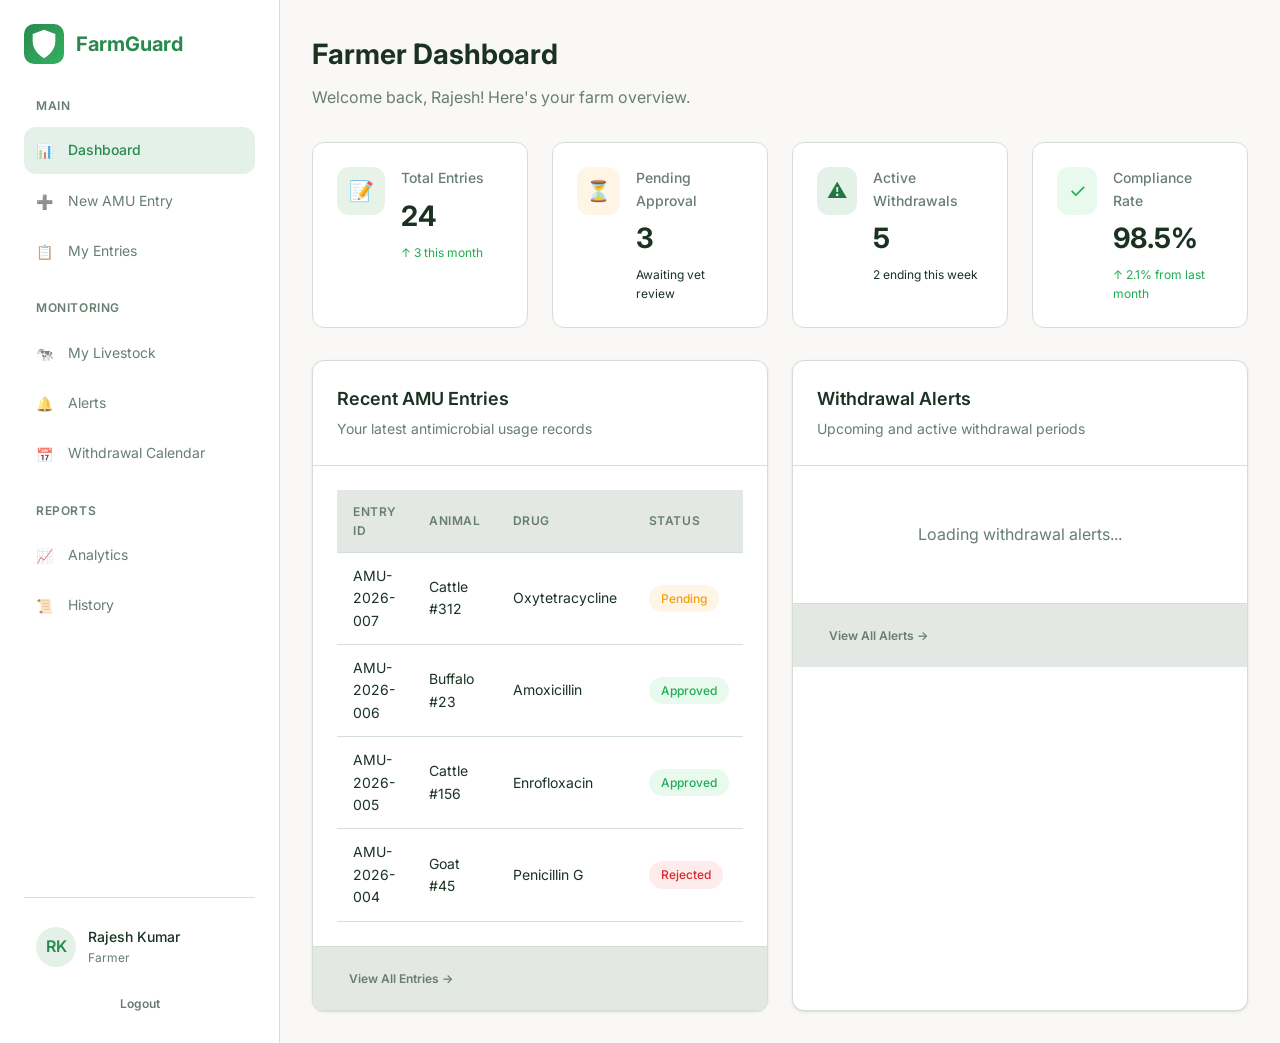
==== farmer-dashboard.html @ d51ae052 "Initial commit - Farm Guard project" ====
<!DOCTYPE html>
<html lang="en">
<head>
  <meta charset="UTF-8">
  <meta name="viewport" content="width=device-width, initial-scale=1.0">
  <title>Farmer Dashboard - FarmGuard</title>
  <link rel="stylesheet" href="styles.css">
</head>
<body>
  <div class="dashboard">
    <!-- Sidebar -->
    <aside class="sidebar">
      <div class="sidebar-header">
        <a href="index.html" class="logo">
          <!--<div class="logo-icon">🛡️</div>-->
          <div class="logo-icon">
            <svg width="34" height="34" viewBox="0 0 24 24" fill="white" xmlns="http://www.w3.org/2000/svg">
              <path d="M12 2L4 5V10C4 15 7.5 19.5 12 22C16.5 19.5 20 15 20 10V5L12 2Z"/>
            </svg>
          </div>
          <span>FarmGuard</span>
        </a>
      </div>
      
      <nav class="sidebar-nav">
        <div class="sidebar-section">
          <div class="sidebar-section-title">Main</div>
          <a href="farmer-dashboard.html" class="sidebar-link active">
            <span class="icon">📊</span> Dashboard
          </a>
          <a href="#" class="sidebar-link" onclick="openAMUModal(); return false;">
            <span class="icon">➕</span> New AMU Entry
          </a>
          <a href="#" class="sidebar-link">
            <span class="icon">📋</span> My Entries
          </a>
        </div>
        
        <div class="sidebar-section">
          <div class="sidebar-section-title">Monitoring</div>
          <a href="#" class="sidebar-link">
            <span class="icon">🐄</span> My Livestock
          </a>
          <a href="alerts.html" class="sidebar-link">
            <span class="icon">🔔</span> Alerts
          </a>
          <a href="#" class="sidebar-link">
            <span class="icon">📅</span> Withdrawal Calendar
          </a>
        </div>
        
        <div class="sidebar-section">
          <div class="sidebar-section-title">Reports</div>
          <a href="analytics.html" class="sidebar-link">
            <span class="icon">📈</span> Analytics
          </a>
          <a href="audit-log.html" class="sidebar-link">
            <span class="icon">📜</span> History
          </a>
        </div>
      </nav>
      
      <div class="sidebar-footer">
        <div class="user-info">
          <div class="user-avatar">RK</div>
          <div class="user-details">
            <div class="user-name">Rajesh Kumar</div>
            <div class="user-role">Farmer</div>
          </div>
        </div>
        <a href="/logout" class="btn btn-ghost btn-sm" style="width: 100%; margin-top: 0.5rem;">
          Logout
        </a>
      </div>
    </aside>

    <!-- Main Content -->
    <main class="main-content">
      <div class="page-header">
        <h1>Farmer Dashboard</h1>
        <p>Welcome back, Rajesh! Here's your farm overview.</p>
      </div>

      <!-- Stats -->
      <div class="stats-row">
        <div class="stat-card">
          <div class="stat-icon primary">📝</div>
          <div class="stat-info">
            <h3>Total Entries</h3>
            <div class="value">24</div>
            <div class="trend up">↑ 3 this month</div>
          </div>
        </div>
        <div class="stat-card">
          <div class="stat-icon warning">⏳</div>
          <div class="stat-info">
            <h3>Pending Approval</h3>
            <div class="value">3</div>
            <div class="trend">Awaiting vet review</div>
          </div>
        </div>
        <div class="stat-card">
          <div class="stat-icon accent">⚠️</div>
          <div class="stat-info">
            <h3>Active Withdrawals</h3>
            <div class="value">5</div>
            <div class="trend">2 ending this week</div>
          </div>
        </div>
        <div class="stat-card">
          <div class="stat-icon success">✓</div>
          <div class="stat-info">
            <h3>Compliance Rate</h3>
            <div class="value">98.5%</div>
            <div class="trend up">↑ 2.1% from last month</div>
          </div>
        </div>
      </div>

      <!-- Recent Entries & Alerts -->
      <div style="display: grid; grid-template-columns: 1fr 1fr; gap: 1.5rem;">
        <!-- Recent Entries -->
        <div class="card">
          <div class="card-header">
            <div>
              <h3 class="card-title">Recent AMU Entries</h3>
              <p class="card-description">Your latest antimicrobial usage records</p>
            </div>
          </div>
          <div class="card-content">
            <div class="table-container">
              <table>
                <thead>
                  <tr>
                    <th>Entry ID</th>
                    <th>Animal</th>
                    <th>Drug</th>
                    <th>Status</th>
                  </tr>
                </thead>
                <tbody>
                  <tr>
                    <td>AMU-2026-007</td>
                    <td>Cattle #312</td>
                    <td>Oxytetracycline</td>
                    <td><span class="badge badge-warning">Pending</span></td>
                  </tr>
                  <tr>
                    <td>AMU-2026-006</td>
                    <td>Buffalo #23</td>
                    <td>Amoxicillin</td>
                    <td><span class="badge badge-success">Approved</span></td>
                  </tr>
                  <tr>
                    <td>AMU-2026-005</td>
                    <td>Cattle #156</td>
                    <td>Enrofloxacin</td>
                    <td><span class="badge badge-success">Approved</span></td>
                  </tr>
                  <tr>
                    <td>AMU-2026-004</td>
                    <td>Goat #45</td>
                    <td>Penicillin G</td>
                    <td><span class="badge badge-danger">Rejected</span></td>
                  </tr>
                </tbody>
              </table>
            </div>
          </div>
          <div class="card-footer">
            <a href="#" class="btn btn-ghost btn-sm">View All Entries →</a>
          </div>
        </div>

        <!-- Withdrawal Alerts -->
        <div class="card">
          <div class="card-header">
            <div>
              <h3 class="card-title">Withdrawal Alerts</h3>
              <p class="card-description">Upcoming and active withdrawal periods</p>
            </div>
          </div>
          <div class="card-content" id="withdrawalAlertsContainer">
            <p style="text-align: center; padding: 2rem; color: var(--muted-foreground);">Loading withdrawal alerts...</p>
          </div>
          <div class="card-footer">
            <a href="alerts.html" class="btn btn-ghost btn-sm">View All Alerts →</a>
          </div>
        </div>
      </div>
    </main>
  </div>

  <!-- Add AMU Entry Modal -->
  <div id="amuModal" style="display: none; position: fixed; top: 0; left: 0; width: 100%; height: 100%; background: rgba(0,0,0,0.5); z-index: 1000; align-items: center; justify-content: center;">
    <div style="background: white; border-radius: 8px; padding: 2rem; max-width: 600px; width: 90%; max-height: 90vh; overflow-y: auto;">
      <div style="display: flex; justify-content: space-between; align-items: center; margin-bottom: 1.5rem;">
        <h2 style="margin: 0;">Add New AMU Entry</h2>
        <button onclick="closeAMUModal()" style="background: none; border: none; font-size: 1.5rem; cursor: pointer;">&times;</button>
      </div>
      
      <form id="amuForm">
        <div style="display: grid; gap: 1rem;">
          <div>
            <label style="display: block; margin-bottom: 0.5rem; font-weight: 600;">Animal *</label>
            <select id="animalSelect" required style="width: 100%; padding: 0.75rem; border: 1px solid #ddd; border-radius: 4px;">
              <option value="">Select an animal...</option>
            </select>
            <button type="button" onclick="showAddAnimalForm()" style="margin-top: 0.5rem; padding: 0.5rem 1rem; background: var(--muted); border: none; border-radius: 4px; cursor: pointer; font-size: 0.875rem;">+ Add New Animal</button>
          </div>
          
          <div id="addAnimalForm" style="display: none; padding: 1rem; background: #f5f5f5; border-radius: 4px; margin-bottom: 1rem;">
            <h3 style="margin-top: 0; margin-bottom: 1rem;">Add New Animal</h3>
            <div style="display: grid; gap: 0.75rem;">
              <div>
                <label style="display: block; margin-bottom: 0.25rem;">Tag Number *</label>
                <input type="text" id="newAnimalTag" placeholder="e.g., CATTLE-004" required style="width: 100%; padding: 0.5rem; border: 1px solid #ddd; border-radius: 4px;">
              </div>
              <div>
                <label style="display: block; margin-bottom: 0.25rem;">Species *</label>
                <select id="newAnimalSpecies" required style="width: 100%; padding: 0.5rem; border: 1px solid #ddd; border-radius: 4px;">
                  <option value="">Select species...</option>
                  <option value="cattle">Cattle</option>
                  <option value="buffalo">Buffalo</option>
                  <option value="goat">Goat</option>
                  <option value="poultry">Poultry</option>
                </select>
              </div>
              <div style="display: flex; gap: 0.5rem;">
                <button type="button" onclick="addAnimal()" class="btn btn-primary btn-sm">Add Animal</button>
                <button type="button" onclick="hideAddAnimalForm()" class="btn btn-outline btn-sm">Cancel</button>
              </div>
            </div>
          </div>
          
          <div>
            <label style="display: block; margin-bottom: 0.5rem; font-weight: 600;">Drug *</label>
            <select id="drugSelect" required style="width: 100%; padding: 0.75rem; border: 1px solid #ddd; border-radius: 4px;">
              <option value="">Select a drug...</option>
            </select>
            <small id="drugInfo" style="display: block; margin-top: 0.25rem; color: #666;"></small>
          </div>
          
          <div style="display: grid; grid-template-columns: 2fr 1fr; gap: 1rem;">
            <div>
              <label style="display: block; margin-bottom: 0.5rem; font-weight: 600;">Dosage *</label>
              <input type="number" id="dosage" step="0.01" required style="width: 100%; padding: 0.75rem; border: 1px solid #ddd; border-radius: 4px;">
            </div>
            <div>
              <label style="display: block; margin-bottom: 0.5rem; font-weight: 600;">Unit *</label>
              <input type="text" id="unit" readonly style="width: 100%; padding: 0.75rem; border: 1px solid #ddd; border-radius: 4px; background: #f5f5f5;">
            </div>
          </div>
          
          <div>
            <label style="display: block; margin-bottom: 0.5rem; font-weight: 600;">Treatment Date *</label>
            <input type="date" id="treatmentDate" required style="width: 100%; padding: 0.75rem; border: 1px solid #ddd; border-radius: 4px;">
          </div>
          
          <div id="withdrawalInfo" style="padding: 1rem; background: #e3f2fd; border-radius: 4px; display: none;">
            <strong>Withdrawal Period:</strong> <span id="withdrawalDays"></span> days<br>
            <strong>Withdrawal End Date:</strong> <span id="withdrawalEndDate"></span>
          </div>
        </div>
        
        <div style="display: flex; gap: 1rem; margin-top: 1.5rem;">
          <button type="submit" class="btn btn-primary" style="flex: 1;" id="submitAMUButton" onclick="handleSubmitAMUEntry(event); return false;">Submit Entry</button>
          <button type="button" onclick="closeAMUModal()" class="btn btn-outline">Cancel</button>
        </div>
      </form>
    </div>
  </div>
  <script>
  // Store the submit button reference
  let submitButton = null;

  // Fetch dashboard data on page load
  async function loadDashboardData() {
    try {
      const response = await fetch('/api/farmer/dashboard', {
        credentials: 'include'
      });
      
      if (response.status === 401) {
        window.location.href = '/login';
        return;
      }
      
      const data = await response.json();
      
      // Update user info
      if (data.user) {
        document.querySelector('.user-name').textContent = data.user.name;
        const userInitials = data.user.name.split(' ').map(n => n[0]).join('').toUpperCase();
        document.querySelector('.user-avatar').textContent = userInitials;
      }
      
      // Update page header
      if (data.user) {
        document.querySelector('.page-header p').textContent = `Welcome back, ${data.user.name.split(' ')[0]}! Here's your farm overview.`;
      }
      
      // Update stats
      if (data.stats) {
        document.querySelectorAll('.stat-card')[0].querySelector('.value').textContent = data.stats.total_entries || 0;
        document.querySelectorAll('.stat-card')[1].querySelector('.value').textContent = data.stats.pending || 0;
        document.querySelectorAll('.stat-card')[2].querySelector('.value').textContent = data.stats.active_withdrawals || 0;
        document.querySelectorAll('.stat-card')[3].querySelector('.value').textContent = (data.stats.compliance_rate || 0) + '%';
      }
      
      // Update entries table
      const tbody = document.querySelector('table tbody');
      if (data.entries && data.entries.length > 0) {
        tbody.innerHTML = '';
        
        data.entries.forEach(entry => {
          const row = document.createElement('tr');
          const statusClass = entry.status === 'approved' ? 'badge-success' : 
                             entry.status === 'pending' ? 'badge-warning' : 'badge-danger';
          const statusText = entry.status.charAt(0).toUpperCase() + entry.status.slice(1);
          
          row.innerHTML = `
            <td>${entry.entry_id}</td>
            <td>${entry.animal_tag}</td>
            <td>${entry.drug_name}</td>
            <td><span class="badge ${statusClass}">${statusText}</span></td>
          `;
          tbody.appendChild(row);
        });
      } else {
        tbody.innerHTML = '<tr><td colspan="4" style="text-align: center; padding: 2rem; color: var(--muted-foreground);">No entries found. Create your first AMU entry to get started.</td></tr>';
      }
    } catch (error) {
      console.error('Error loading dashboard:', error);
    }
  }
  
  // Load data when page loads
  document.addEventListener('DOMContentLoaded', function() {
    loadDashboardData();
    
    // Setup form submission AFTER DOM is loaded
    const amuForm = document.getElementById('amuForm');
    if (amuForm) {
      // Remove any existing listeners first
      const newForm = amuForm.cloneNode(true);
      amuForm.parentNode.replaceChild(newForm, amuForm);
      
      // Add fresh event listener
      document.getElementById('amuForm').addEventListener('submit', function(e) {
        e.preventDefault();
        e.stopPropagation();
        handleSubmitAMUEntry(e);
        return false;
      });
      console.log('Form submit event listener added!');
    }
    
    // Also add direct button click handler as backup
    const submitBtn = document.getElementById('submitAMUButton');
    if (submitBtn) {
      submitBtn.addEventListener('click', function(e) {
        e.preventDefault();
        const form = document.getElementById('amuForm');
        if (form) {
          const event = new Event('submit', { bubbles: true, cancelable: true });
          form.dispatchEvent(event);
        }
      });
    }
  });
  
  // AMU Entry Modal Functions
  function openAMUModal() {
    console.log('Opening AMU modal');
    document.getElementById('amuModal').style.display = 'flex';
    loadAnimals();
    loadDrugs();
    // Set today's date as default
    const today = new Date().toISOString().split('T')[0];
    document.getElementById('treatmentDate').value = today;
    updateWithdrawalInfo();
  }
  
  function closeAMUModal() {
    document.getElementById('amuModal').style.display = 'none';
    document.getElementById('amuForm').reset();
    document.getElementById('addAnimalForm').style.display = 'none';
    document.getElementById('withdrawalInfo').style.display = 'none';
    // Reset submit button if it exists
    if (submitButton) {
      submitButton.disabled = false;
      submitButton.textContent = 'Submit Entry';
    }
  }
  
  async function loadAnimals() {
    try {
      const response = await fetch('/api/animals', {
        credentials: 'include'
      });
      
      if (response.status === 401) {
        window.location.href = '/login';
        return;
      }
      
      const animals = await response.json();
      
      const select = document.getElementById('animalSelect');
      select.innerHTML = '<option value="">Select an animal...</option>';
      
      animals.forEach(animal => {
        const option = document.createElement('option');
        option.value = animal.id;
        option.textContent = `${animal.tag_number} (${animal.species})`;
        select.appendChild(option);
      });
    } catch (error) {
      console.error('Error loading animals:', error);
      alert('Failed to load animals. Please refresh the page.');
    }
  }
  
  async function loadDrugs() {
    try {
      const response = await fetch('/api/drugs', {
        credentials: 'include'
      });
      
      if (response.status === 401) {
        window.location.href = '/login';
        return;
      }
      
      const drugs = await response.json();
      
      const select = document.getElementById('drugSelect');
      select.innerHTML = '<option value="">Select a drug...</option>';
      
      drugs.forEach(drug => {
        const option = document.createElement('option');
        option.value = drug.id;
        option.textContent = `${drug.name} (${drug.withdrawal_period_days} days withdrawal)`;
        option.dataset.withdrawalDays = drug.withdrawal_period_days;
        option.dataset.unit = drug.unit;
        option.dataset.maxDosage = drug.max_dosage;
        select.appendChild(option);
      });
      
      // Update unit and withdrawal info when drug is selected
      select.addEventListener('change', function() {
        const selectedOption = this.options[this.selectedIndex];
        if (selectedOption.value) {
          document.getElementById('unit').value = selectedOption.dataset.unit || '';
          const withdrawalDays = selectedOption.dataset.withdrawalDays;
          const maxDosage = selectedOption.dataset.maxDosage;
          
          document.getElementById('drugInfo').textContent = 
            maxDosage ? `Max dosage: ${maxDosage} ${selectedOption.dataset.unit}` : '';
          
          updateWithdrawalInfo();
        }
      });
    } catch (error) {
      console.error('Error loading drugs:', error);
      alert('Failed to load drugs. Please refresh the page.');
    }
  }
  
  function updateWithdrawalInfo() {
    const treatmentDate = document.getElementById('treatmentDate').value;
    const drugSelect = document.getElementById('drugSelect');
    const selectedDrug = drugSelect.options[drugSelect.selectedIndex];
    
    if (treatmentDate && selectedDrug.value) {
      const withdrawalDays = parseInt(selectedDrug.dataset.withdrawalDays);
      const treatment = new Date(treatmentDate);
      const withdrawalEnd = new Date(treatment);
      withdrawalEnd.setDate(withdrawalEnd.getDate() + withdrawalDays);
      
      document.getElementById('withdrawalDays').textContent = withdrawalDays;
      document.getElementById('withdrawalEndDate').textContent = withdrawalEnd.toLocaleDateString();
      document.getElementById('withdrawalInfo').style.display = 'block';
    } else {
      document.getElementById('withdrawalInfo').style.display = 'none';
    }
  }
  
  // Add event listeners for date changes
  document.addEventListener('DOMContentLoaded', function() {
    const treatmentDateInput = document.getElementById('treatmentDate');
    if (treatmentDateInput) {
      treatmentDateInput.addEventListener('change', updateWithdrawalInfo);
    }
  });
  
  async function addAnimal() {
    const tagNumber = document.getElementById('newAnimalTag').value;
    const species = document.getElementById('newAnimalSpecies').value;
    
    if (!tagNumber || !species) {
      alert('Please fill in all fields');
      return;
    }
    
    try {
      const response = await fetch('/api/animals', {
        method: 'POST',
        headers: {
          'Content-Type': 'application/json',
        },
        credentials: 'include',
        body: JSON.stringify({
          tag_number: tagNumber,
          species: species
        })
      });
      
      const result = await response.json();
      
      if (response.ok && result.success) {
        alert('Animal added successfully!');
        hideAddAnimalForm();
        loadAnimals();
        // Select the newly added animal
        document.getElementById('animalSelect').value = result.animal.id;
      } else {
        alert('Error: ' + (result.error || 'Failed to add animal'));
      }
    } catch (error) {
      console.error('Error adding animal:', error);
      alert('Failed to add animal. Please try again.');
    }
  }
  
  function showAddAnimalForm() {
    document.getElementById('addAnimalForm').style.display = 'block';
  }
  
  function hideAddAnimalForm() {
    document.getElementById('addAnimalForm').style.display = 'none';
    document.getElementById('newAnimalTag').value = '';
    document.getElementById('newAnimalSpecies').value = '';
  }
  
  // MAIN SUBMIT FUNCTION - FIXED AND WORKING
  async function handleSubmitAMUEntry(event) {
    // Prevent default form submission
    if (event) {
      event.preventDefault();
      event.stopPropagation();
      event.stopImmediatePropagation();
    }
    
    console.log('=== SUBMIT BUTTON CLICKED ===');
    
    // Get form values
    const animalId = document.getElementById('animalSelect')?.value;
    const drugId = document.getElementById('drugSelect')?.value;
    const dosage = document.getElementById('dosage')?.value;
    const unit = document.getElementById('unit')?.value;
    const treatmentDate = document.getElementById('treatmentDate')?.value;
    
    console.log('Form values:', { animalId, drugId, dosage, unit, treatmentDate });
    
    // Basic validation
    if (!animalId || !drugId || !dosage || !unit || !treatmentDate) {
      alert('Please fill in all required fields');
      return false;
    }
    
    if (parseFloat(dosage) <= 0 || isNaN(parseFloat(dosage))) {
      alert('Please enter a valid dosage greater than 0');
      return false;
    }
    
    // Get submit button
    let submitButton = document.getElementById('submitAMUButton');
    if (!submitButton) {
      submitButton = document.querySelector('#amuForm button[type="submit"]');
    }
    
    // Disable button to prevent double click
    if (submitButton) {
      submitButton.disabled = true;
      submitButton.textContent = 'Submitting...';
    }
    
    try {
      console.log('Sending POST request to /api/amu-entries');
      
      // Send data to server
      const response = await fetch('/api/amu-entries', {
        method: 'POST',
        headers: {
          'Content-Type': 'application/json',
        },
        credentials: 'include',
        body: JSON.stringify({
          animal_id: parseInt(animalId),
          drug_id: parseInt(drugId),
          dosage: parseFloat(dosage),
          unit: unit,
          treatment_date: treatmentDate
        })
      });
      
      console.log('Response status:', response.status);
      
      if (response.status === 401) {
        alert('Session expired. Please login again.');
        window.location.href = '/login';
        return false;
      }
      
      const result = await response.json();
      console.log('Server response:', result);
      
      if (response.ok && result.success) {
        alert(`Success! AMU Entry ${result.entry_id} has been created and is pending vet review.`);
        closeAMUModal();
        // Refresh the dashboard after a short delay
        setTimeout(() => {
          loadDashboardData();
        }, 500);
      } else {
        alert('Error: ' + (result.error || result.message || 'Failed to create entry'));
        if (submitButton) {
          submitButton.disabled = false;
          submitButton.textContent = 'Submit Entry';
        }
      }
      
    } catch (error) {
      console.error('Network error:', error);
      alert('Network error: ' + error.message + '. Please check your connection and try again.');
      if (submitButton) {
        submitButton.disabled = false;
        submitButton.textContent = 'Submit Entry';
      }
    }
    
    return false;
  }
  
  // Add a direct test function that you can call from browser console
  window.testSubmit = function() {
    console.log('Testing submit function...');
    const testEvent = {
      preventDefault: () => console.log('preventDefault called'),
      submitter: document.querySelector('#amuForm button[type="submit"]')
    };
    handleSubmitAMUEntry(testEvent);
  };
  
  // Log when script loads
  console.log('Farmer dashboard JavaScript loaded successfully!');
</script>
  <!--<script>
    // Fetch dashboard data on page load
    async function loadDashboardData() {
      try {
        const response = await fetch('/api/farmer/dashboard', {
          credentials: 'include'
        });
        
        if (response.status === 401) {
          window.location.href = '/login';
          return;
        }
        
        const data = await response.json();
        
        // Update user info
        if (data.user) {
          document.querySelector('.user-name').textContent = data.user.name;
          const userInitials = data.user.name.split(' ').map(n => n[0]).join('').toUpperCase();
          document.querySelector('.user-avatar').textContent = userInitials;
        }
        
        // Update page header
        if (data.user) {
          document.querySelector('.page-header p').textContent = `Welcome back, ${data.user.name.split(' ')[0]}! Here's your farm overview.`;
        }
        
        // Update stats
        if (data.stats) {
          document.querySelectorAll('.stat-card')[0].querySelector('.value').textContent = data.stats.total_entries || 0;
          document.querySelectorAll('.stat-card')[1].querySelector('.value').textContent = data.stats.pending || 0;
          document.querySelectorAll('.stat-card')[2].querySelector('.value').textContent = data.stats.active_withdrawals || 0;
          document.querySelectorAll('.stat-card')[3].querySelector('.value').textContent = (data.stats.compliance_rate || 0) + '%';
        }
        
        // Update entries table
        const tbody = document.querySelector('table tbody');
        if (data.entries && data.entries.length > 0) {
          tbody.innerHTML = '';
          
          data.entries.forEach(entry => {
            const row = document.createElement('tr');
            const statusClass = entry.status === 'approved' ? 'badge-success' : 
                               entry.status === 'pending' ? 'badge-warning' : 'badge-danger';
            const statusText = entry.status.charAt(0).toUpperCase() + entry.status.slice(1);
            
            row.innerHTML = `
              <td>${entry.entry_id}</td>
              <td>${entry.animal_tag}</td>
              <td>${entry.drug_name}</td>
              <td><span class="badge ${statusClass}">${statusText}</span></td>
            `;
            tbody.appendChild(row);
          });
        } else {
          tbody.innerHTML = '<tr><td colspan="4" style="text-align: center; padding: 2rem; color: var(--muted-foreground);">No entries found. Create your first AMU entry to get started.</td></tr>';
        }
        
        // Update withdrawal alerts with real data
        updateWithdrawalAlerts(data.entries || []);
      } catch (error) {
        console.error('Error loading dashboard:', error);
      }
    }
    
    // Function to update withdrawal alerts with real data from AMU entries
    function updateWithdrawalAlerts(entries) {
      const alertsContainer = document.getElementById('withdrawalAlertsContainer');
      if (!alertsContainer) return;
      
      // Get all approved entries with active withdrawal periods
      const activeEntries = entries.filter(e => {
        if (e.status !== 'approved' || !e.withdrawal_end_date) return false;
        const endDate = new Date(e.withdrawal_end_date);
        const today = new Date();
        today.setHours(0, 0, 0, 0);
        return endDate >= today;
      });
      
      // Sort by withdrawal end date (soonest first)
      activeEntries.sort((a, b) => {
        return new Date(a.withdrawal_end_date) - new Date(b.withdrawal_end_date);
      });
      
      if (activeEntries.length > 0) {
        alertsContainer.innerHTML = '';
        // Show up to 5 most urgent alerts
        activeEntries.slice(0, 5).forEach(entry => {
          const endDate = new Date(entry.withdrawal_end_date);
          const today = new Date();
          today.setHours(0, 0, 0, 0);
          const daysRemaining = Math.ceil((endDate - today) / (1000 * 60 * 60 * 24));
          
          let priority = 'info';
          let icon = 'ℹ️';
          let titleSuffix = 'Active Withdrawal';
          
          if (daysRemaining <= 0) {
            priority = 'urgent';
            icon = '🚨';
            titleSuffix = 'Withdrawal Ended - Action Required!';
          } else if (daysRemaining <= 2) {
            priority = 'urgent';
            icon = '⚠️';
            titleSuffix = 'Withdrawal Ending Soon!';
          } else if (daysRemaining <= 5) {
            priority = 'warning';
            icon = '🕐';
            titleSuffix = 'Active Withdrawal';
          }
          
          const alertDiv = document.createElement('div');
          alertDiv.className = 'alert-item';
          alertDiv.innerHTML = `
            <div class="alert-icon ${priority}">${icon}</div>
            <div class="alert-content">
              <h4>${entry.animal_tag} - ${titleSuffix}</h4>
              <p>${entry.drug_name} treatment - ${daysRemaining <= 0 ? 'Ended' : daysRemaining + ' day' + (daysRemaining !== 1 ? 's' : '') + ' remaining'}</p>
              <div class="alert-meta">
                <span>📅 Ends: ${endDate.toLocaleDateString()}</span>
                ${entry.entry_id ? `<span>•</span><span>Entry: ${entry.entry_id}</span>` : ''}
              </div>
            </div>
          `;
          alertsContainer.appendChild(alertDiv);
        });
      } else {
        alertsContainer.innerHTML = '<p style="text-align: center; padding: 2rem; color: var(--muted-foreground);">No active withdrawal periods. All clear! ✅</p>';
      }
    }
    
    // Load data when page loads
    loadDashboardData();
    
    // AMU Entry Modal Functions
    function openAMUModal() {
      document.getElementById('amuModal').style.display = 'flex';
      loadAnimals();
      loadDrugs();
      // Set today's date as default
      document.getElementById('treatmentDate').valueAsDate = new Date();
    }
    
    function closeAMUModal() {
      document.getElementById('amuModal').style.display = 'none';
      document.getElementById('amuForm').reset();
      document.getElementById('addAnimalForm').style.display = 'none';
      document.getElementById('withdrawalInfo').style.display = 'none';
    }
    
    async function loadAnimals() {
      try {
        const response = await fetch('/api/animals', {
          credentials: 'include'
        });
        const animals = await response.json();
        
        const select = document.getElementById('animalSelect');
        select.innerHTML = '<option value="">Select an animal...</option>';
        
        animals.forEach(animal => {
          const option = document.createElement('option');
          option.value = animal.id;
          option.textContent = `${animal.tag_number} (${animal.species})`;
          select.appendChild(option);
        });
      } catch (error) {
        console.error('Error loading animals:', error);
        alert('Failed to load animals. Please refresh the page.');
      }
    }
    
    async function loadDrugs() {
      try {
        const response = await fetch('/api/drugs', {
          credentials: 'include'
        });
        const drugs = await response.json();
        
        const select = document.getElementById('drugSelect');
        select.innerHTML = '<option value="">Select a drug...</option>';
        
        drugs.forEach(drug => {
          const option = document.createElement('option');
          option.value = drug.id;
          option.textContent = `${drug.name} (${drug.withdrawal_period_days} days withdrawal)`;
          option.dataset.withdrawalDays = drug.withdrawal_period_days;
          option.dataset.unit = drug.unit;
          option.dataset.maxDosage = drug.max_dosage;
          select.appendChild(option);
        });
        
        // Update unit and withdrawal info when drug is selected
        select.addEventListener('change', function() {
          const selectedOption = this.options[this.selectedIndex];
          if (selectedOption.value) {
            document.getElementById('unit').value = selectedOption.dataset.unit || '';
            const withdrawalDays = selectedOption.dataset.withdrawalDays;
            const maxDosage = selectedOption.dataset.maxDosage;
            
            document.getElementById('drugInfo').textContent = 
              maxDosage ? `Max dosage: ${maxDosage} ${selectedOption.dataset.unit}` : '';
            
            updateWithdrawalInfo();
          }
        });
      } catch (error) {
        console.error('Error loading drugs:', error);
        alert('Failed to load drugs. Please refresh the page.');
      }
    }
    
    function updateWithdrawalInfo() {
      const treatmentDate = document.getElementById('treatmentDate').value;
      const drugSelect = document.getElementById('drugSelect');
      const selectedDrug = drugSelect.options[drugSelect.selectedIndex];
      
      if (treatmentDate && selectedDrug.value) {
        const withdrawalDays = parseInt(selectedDrug.dataset.withdrawalDays);
        const treatment = new Date(treatmentDate);
        const withdrawalEnd = new Date(treatment);
        withdrawalEnd.setDate(withdrawalEnd.getDate() + withdrawalDays);
        
        document.getElementById('withdrawalDays').textContent = withdrawalDays;
        document.getElementById('withdrawalEndDate').textContent = withdrawalEnd.toLocaleDateString();
        document.getElementById('withdrawalInfo').style.display = 'block';
      }
    }
    
    document.getElementById('treatmentDate').addEventListener('change', updateWithdrawalInfo);
    
    async function addAnimal() {
      const tagNumber = document.getElementById('newAnimalTag').value;
      const species = document.getElementById('newAnimalSpecies').value;
      
      if (!tagNumber || !species) {
        alert('Please fill in all fields');
        return;
      }
      
      try {
        const response = await fetch('/api/animals', {
          method: 'POST',
          headers: {
            'Content-Type': 'application/json',
          },
          credentials: 'include',
          body: JSON.stringify({
            tag_number: tagNumber,
            species: species
          })
        });
        
        const result = await response.json();
        
        if (result.success) {
          alert('Animal added successfully!');
          hideAddAnimalForm();
          loadAnimals();
          // Select the newly added animal
          document.getElementById('animalSelect').value = result.animal.id;
        } else {
          alert('Error: ' + (result.error || 'Failed to add animal'));
        }
      } catch (error) {
        console.error('Error adding animal:', error);
        alert('Failed to add animal. Please try again.');
      }
    }
    
    function showAddAnimalForm() {
      document.getElementById('addAnimalForm').style.display = 'block';
    }
    
    function hideAddAnimalForm() {
      document.getElementById('addAnimalForm').style.display = 'none';
      document.getElementById('newAnimalTag').value = '';
      document.getElementById('newAnimalSpecies').value = '';
    }
    
    async function submitAMUEntry(event) {
      event.preventDefault();
      
      const animalId = document.getElementById('animalSelect').value;
      const drugId = document.getElementById('drugSelect').value;
      const dosage = parseFloat(document.getElementById('dosage').value);
      const unit = document.getElementById('unit').value;
      const treatmentDate = document.getElementById('treatmentDate').value;
      
      if (!animalId || !drugId || !dosage || !unit || !treatmentDate) {
        alert('Please fill in all required fields');
        return;
      }
      
      // Get the submit button
      const submitBtn = event.submitter || event.target.querySelector('button[type="submit"]');
      
      // Disable submit button to prevent double submission
      submitBtn.disabled = true;
      submitBtn.textContent = 'Submitting...';
      
      try {
        const response = await fetch('/api/amu-entries', {
          method: 'POST',
          headers: {
            'Content-Type': 'application/json',
          },
          credentials: 'include',
          body: JSON.stringify({
            animal_id: parseInt(animalId),
            drug_id: parseInt(drugId),
            dosage: dosage,
            unit: unit,
            treatment_date: treatmentDate
          })
        });
        
        const result = await response.json();
        
        if (response.ok && result.success) {
          alert(`AMU Entry ${result.entry_id} created successfully!`);
          closeAMUModal();
          loadDashboardData(); // Refresh dashboard
          
          // Refresh analytics and authority dashboard data if they're open
          if (typeof window.updateAnalytics === 'function') {
            window.updateAnalytics();
          }
          if (typeof window.updateAuthorityDashboard === 'function') {
            window.updateAuthorityDashboard();
          }
        } else {
          alert('Error: ' + (result.error || result.message || 'Failed to create entry'));
          submitBtn.disabled = false;
          submitBtn.textContent = 'Submit Entry';
        }
      } catch (error) {
        console.error('Error submitting AMU entry:', error);
        alert('Failed to submit entry: ' + error.message + '. Please check your connection and try again.');
        submitBtn.disabled = false;
        submitBtn.textContent = 'Submit Entry';
      }
    }

    // Add event listener for form submission
    document.addEventListener('DOMContentLoaded', function() {
      const amuForm = document.getElementById('amuForm');
      if (amuForm) {
        amuForm.addEventListener('submit', submitAMUEntry);
      }
    });
  </script>-->
</body>
</html>
---- styles.css ----
/* Digital Farm Management Portal - Complete Styles */
@import url('https://fonts.googleapis.com/css2?family=Inter:wght@300;400;500;600;700;800&display=swap');

* {
  margin: 0;
  padding: 0;
  box-sizing: border-box;
}

:root {
  /* Colors */
  --primary: hsl(142, 55%, 35%);
  --primary-light: hsl(142, 55%, 45%);
  --primary-dark: hsl(142, 55%, 25%);
  --primary-foreground: hsl(0, 0%, 100%);
  
  --secondary: hsl(45, 93%, 47%);
  --secondary-light: hsl(45, 93%, 57%);
  --secondary-foreground: hsl(0, 0%, 10%);
  
  --background: hsl(40, 23%, 97%);
  --foreground: hsl(142, 30%, 15%);
  
  --card: hsl(0, 0%, 100%);
  --card-foreground: hsl(142, 30%, 15%);
  
  --muted: hsl(142, 10%, 90%);
  --muted-foreground: hsl(142, 10%, 45%);
  
  --accent: hsl(142, 30%, 92%);
  --accent-foreground: hsl(142, 55%, 30%);
  
  --destructive: hsl(0, 72%, 51%);
  --success: hsl(142, 70%, 40%);
  --warning: hsl(38, 92%, 50%);
  
  --border: hsl(142, 15%, 85%);
  --input: hsl(142, 15%, 85%);
  --ring: hsl(142, 55%, 35%);
  
  --radius: 0.75rem;
  --shadow-sm: 0 1px 2px 0 rgb(0 0 0 / 0.05);
  --shadow: 0 1px 3px 0 rgb(0 0 0 / 0.1), 0 1px 2px -1px rgb(0 0 0 / 0.1);
  --shadow-md: 0 4px 6px -1px rgb(0 0 0 / 0.1), 0 2px 4px -2px rgb(0 0 0 / 0.1);
  --shadow-lg: 0 10px 15px -3px rgb(0 0 0 / 0.1), 0 4px 6px -4px rgb(0 0 0 / 0.1);
}

body {
  font-family: 'Inter', -apple-system, BlinkMacSystemFont, 'Segoe UI', sans-serif;
  background-color: var(--background);
  color: var(--foreground);
  line-height: 1.6;
  min-height: 100vh;
}

a {
  color: inherit;
  text-decoration: none;
}

/* Header */
.header {
  background: rgba(255, 255, 255, 0.95);
  backdrop-filter: blur(12px);
  border-bottom: 1px solid var(--border);
  position: sticky;
  top: 0;
  z-index: 100;
  padding: 0 1.5rem;
}

.header-container {
  max-width: 1280px;
  margin: 0 auto;
  display: flex;
  align-items: center;
  justify-content: space-between;
  height: 70px;
}

.logo {
  display: flex;
  align-items: center;
  gap: 0.75rem;
  font-weight: 700;
  font-size: 1.25rem;
  color: var(--primary);
}

.logo-icon {
  width: 40px;
  height: 40px;
  background: linear-gradient(135deg, var(--primary), var(--primary-light));
  border-radius: 10px;
  display: flex;
  align-items: center;
  justify-content: center;
  color: white;
  font-size: 1.25rem;
}

.nav {
  display: flex;
  align-items: center;
  gap: 2rem;
}

.nav-links {
  display: flex;
  gap: 0.5rem;
}

.nav-link {
  padding: 0.5rem 1rem;
  border-radius: var(--radius);
  font-weight: 500;
  font-size: 0.875rem;
  color: var(--muted-foreground);
  transition: all 0.2s;
}

.nav-link:hover {
  color: var(--foreground);
  background: var(--accent);
}

.nav-link.active {
  color: var(--primary);
  background: var(--accent);
}

/* Buttons */
.btn {
  display: inline-flex;
  align-items: center;
  justify-content: center;
  gap: 0.5rem;
  padding: 0.625rem 1.25rem;
  font-size: 0.875rem;
  font-weight: 600;
  border-radius: var(--radius);
  border: none;
  cursor: pointer;
  transition: all 0.2s;
}

.btn-primary {
  background: linear-gradient(135deg, var(--primary), var(--primary-light));
  color: var(--primary-foreground);
  box-shadow: 0 4px 14px 0 rgba(34, 139, 34, 0.25);
}

.btn-primary:hover {
  transform: translateY(-1px);
  box-shadow: 0 6px 20px 0 rgba(34, 139, 34, 0.35);
}

.btn-secondary {
  background: var(--secondary);
  color: var(--secondary-foreground);
}

.btn-secondary:hover {
  background: var(--secondary-light);
}

.btn-outline {
  background: transparent;
  border: 1px solid var(--border);
  color: var(--foreground);
}

.btn-outline:hover {
  background: var(--accent);
  border-color: var(--primary);
}

.btn-ghost {
  background: transparent;
  color: var(--muted-foreground);
}

.btn-ghost:hover {
  background: var(--accent);
  color: var(--foreground);
}

.btn-sm {
  padding: 0.375rem 0.75rem;
  font-size: 0.75rem;
}

.btn-lg {
  padding: 0.875rem 2rem;
  font-size: 1rem;
}

/* Hero Section */
.hero {
  padding: 5rem 1.5rem;
  background: linear-gradient(135deg, var(--accent) 0%, var(--background) 50%, hsl(45, 50%, 95%) 100%);
  position: relative;
  overflow: hidden;
}

.hero::before {
  content: '';
  position: absolute;
  top: -50%;
  right: -20%;
  width: 60%;
  height: 200%;
  background: radial-gradient(circle, rgba(34, 139, 34, 0.08) 0%, transparent 60%);
  pointer-events: none;
}

.hero-container {
  max-width: 1280px;
  margin: 0 auto;
  display: grid;
  grid-template-columns: 1fr 1fr;
  gap: 4rem;
  align-items: center;
}

.hero-badge {
  display: inline-flex;
  align-items: center;
  gap: 0.5rem;
  background: var(--card);
  border: 1px solid var(--border);
  padding: 0.375rem 1rem;
  border-radius: 9999px;
  font-size: 0.75rem;
  font-weight: 500;
  color: var(--primary);
  margin-bottom: 1.5rem;
}

.hero-badge .dot {
  width: 6px;
  height: 6px;
  background: var(--success);
  border-radius: 50%;
  animation: pulse 2s infinite;
}

@keyframes pulse {
  0%, 100% { opacity: 1; }
  50% { opacity: 0.5; }
}

.hero h1 {
  font-size: 3.5rem;
  font-weight: 800;
  line-height: 1.1;
  margin-bottom: 1.5rem;
  background: linear-gradient(135deg, var(--foreground) 0%, var(--primary) 100%);
  -webkit-background-clip: text;
  -webkit-text-fill-color: transparent;
  background-clip: text;
}

.hero p {
  font-size: 1.125rem;
  color: var(--muted-foreground);
  margin-bottom: 2rem;
  max-width: 500px;
}

.hero-buttons {
  display: flex;
  gap: 1rem;
  flex-wrap: wrap;
}

.hero-visual {
  position: relative;
}

.hero-card {
  background: var(--card);
  border-radius: 1rem;
  box-shadow: var(--shadow-lg);
  padding: 1.5rem;
  border: 1px solid var(--border);
}

.hero-card-header {
  display: flex;
  align-items: center;
  justify-content: space-between;
  margin-bottom: 1rem;
  padding-bottom: 1rem;
  border-bottom: 1px solid var(--border);
}

.hero-card-title {
  font-weight: 600;
  font-size: 0.875rem;
}

.hero-card-badge {
  background: rgba(34, 139, 34, 0.1);
  color: var(--success);
  padding: 0.25rem 0.75rem;
  border-radius: 9999px;
  font-size: 0.75rem;
  font-weight: 500;
}

.stats-grid {
  display: grid;
  grid-template-columns: repeat(3, 1fr);
  gap: 1rem;
}

.stat-item {
  text-align: center;
  padding: 1rem;
  background: var(--accent);
  border-radius: var(--radius);
}

.stat-value {
  font-size: 1.5rem;
  font-weight: 700;
  color: var(--primary);
}

.stat-label {
  font-size: 0.75rem;
  color: var(--muted-foreground);
  margin-top: 0.25rem;
}

/* Sections */
.section {
  padding: 5rem 1.5rem;
}

.section-container {
  max-width: 1280px;
  margin: 0 auto;
}

.section-header {
  text-align: center;
  margin-bottom: 3rem;
}

.section-badge {
  display: inline-block;
  background: var(--accent);
  color: var(--primary);
  padding: 0.375rem 1rem;
  border-radius: 9999px;
  font-size: 0.75rem;
  font-weight: 600;
  text-transform: uppercase;
  letter-spacing: 0.05em;
  margin-bottom: 1rem;
}

.section-title {
  font-size: 2.25rem;
  font-weight: 700;
  margin-bottom: 1rem;
}

.section-description {
  color: var(--muted-foreground);
  max-width: 600px;
  margin: 0 auto;
}

/* Cards */
.card {
  background: var(--card);
  border: 1px solid var(--border);
  border-radius: var(--radius);
  box-shadow: var(--shadow);
  overflow: hidden;
}

.card-header {
  padding: 1.5rem;
  border-bottom: 1px solid var(--border);
}

.card-title {
  font-size: 1.125rem;
  font-weight: 600;
  margin-bottom: 0.25rem;
}

.card-description {
  font-size: 0.875rem;
  color: var(--muted-foreground);
}

.card-content {
  padding: 1.5rem;
}

.card-footer {
  padding: 1rem 1.5rem;
  border-top: 1px solid var(--border);
  background: var(--muted);
}

/* Role Cards */
.roles-grid {
  display: grid;
  grid-template-columns: repeat(3, 1fr);
  gap: 2rem;
}

.role-card {
  background: var(--card);
  border: 1px solid var(--border);
  border-radius: var(--radius);
  padding: 2rem;
  text-align: center;
  transition: all 0.3s;
  position: relative;
  overflow: hidden;
}

.role-card:hover {
  transform: translateY(-4px);
  box-shadow: var(--shadow-lg);
  border-color: var(--primary);
}

.role-card::before {
  content: '';
  position: absolute;
  top: 0;
  left: 0;
  right: 0;
  height: 4px;
  background: linear-gradient(90deg, var(--primary), var(--secondary));
  opacity: 0;
  transition: opacity 0.3s;
}

.role-card:hover::before {
  opacity: 1;
}

.role-icon {
  width: 80px;
  height: 80px;
  margin: 0 auto 1.5rem;
  background: var(--accent);
  border-radius: 50%;
  display: flex;
  align-items: center;
  justify-content: center;
  font-size: 2rem;
}

.role-card h3 {
  font-size: 1.25rem;
  font-weight: 600;
  margin-bottom: 0.75rem;
}

.role-card p {
  color: var(--muted-foreground);
  font-size: 0.875rem;
  margin-bottom: 1.5rem;
}

.role-features {
  text-align: left;
  margin-bottom: 1.5rem;
}

.role-features li {
  display: flex;
  align-items: center;
  gap: 0.5rem;
  font-size: 0.875rem;
  color: var(--muted-foreground);
  margin-bottom: 0.5rem;
}

.role-features li::before {
  content: '✓';
  color: var(--success);
  font-weight: bold;
}

/* Workflow Section */
.workflow-grid {
  display: grid;
  grid-template-columns: repeat(4, 1fr);
  gap: 1.5rem;
}

.workflow-step {
  text-align: center;
  padding: 1.5rem;
  position: relative;
}

.workflow-step::after {
  content: '→';
  position: absolute;
  right: -0.75rem;
  top: 50%;
  transform: translateY(-50%);
  color: var(--muted-foreground);
  font-size: 1.25rem;
}

.workflow-step:last-child::after {
  display: none;
}

.workflow-number {
  width: 48px;
  height: 48px;
  background: linear-gradient(135deg, var(--primary), var(--primary-light));
  color: white;
  border-radius: 50%;
  display: flex;
  align-items: center;
  justify-content: center;
  font-weight: 700;
  font-size: 1.25rem;
  margin: 0 auto 1rem;
}

.workflow-step h4 {
  font-weight: 600;
  margin-bottom: 0.5rem;
}

.workflow-step p {
  font-size: 0.875rem;
  color: var(--muted-foreground);
}

/* Footer */
.footer {
  background: var(--foreground);
  color: rgba(255, 255, 255, 0.8);
  padding: 4rem 1.5rem 2rem;
}

.footer-container {
  max-width: 1280px;
  margin: 0 auto;
}

.footer-grid {
  display: grid;
  grid-template-columns: 2fr 1fr 1fr 1fr;
  gap: 3rem;
  margin-bottom: 3rem;
}

.footer-brand .logo {
  color: white;
  margin-bottom: 1rem;
}

.footer-brand p {
  font-size: 0.875rem;
  opacity: 0.7;
  max-width: 300px;
}

.footer-column h4 {
  color: white;
  font-weight: 600;
  margin-bottom: 1rem;
}

.footer-column ul {
  list-style: none;
}

.footer-column li {
  margin-bottom: 0.5rem;
}

.footer-column a {
  font-size: 0.875rem;
  opacity: 0.7;
  transition: opacity 0.2s;
}

.footer-column a:hover {
  opacity: 1;
}

.footer-bottom {
  padding-top: 2rem;
  border-top: 1px solid rgba(255, 255, 255, 0.1);
  display: flex;
  justify-content: space-between;
  align-items: center;
  font-size: 0.875rem;
  opacity: 0.7;
}

/* Login Page */
.login-page {
  min-height: 100vh;
  display: flex;
  align-items: center;
  justify-content: center;
  padding: 2rem;
  background: linear-gradient(135deg, var(--accent) 0%, var(--background) 50%, hsl(45, 50%, 95%) 100%);
}

.login-container {
  width: 100%;
  max-width: 450px;
}

.login-header {
  text-align: center;
  margin-bottom: 2rem;
}

.login-header .logo {
  justify-content: center;
  margin-bottom: 1.5rem;
}

.login-header h1 {
  font-size: 1.75rem;
  font-weight: 700;
  margin-bottom: 0.5rem;
}

.login-header p {
  color: var(--muted-foreground);
}

.login-card {
  background: var(--card);
  border: 1px solid var(--border);
  border-radius: var(--radius);
  box-shadow: var(--shadow-lg);
  overflow: hidden;
}

.role-tabs {
  display: flex;
  border-bottom: 1px solid var(--border);
}

.role-tab {
  flex: 1;
  padding: 1rem;
  text-align: center;
  font-weight: 500;
  font-size: 0.875rem;
  color: var(--muted-foreground);
  background: var(--muted);
  border: none;
  cursor: pointer;
  transition: all 0.2s;
}

.role-tab:hover {
  color: var(--foreground);
}

.role-tab.active {
  background: var(--card);
  color: var(--primary);
  box-shadow: inset 0 -2px 0 var(--primary);
}

.login-form {
  padding: 2rem;
}

.form-group {
  margin-bottom: 1.5rem;
}

.form-group label {
  display: block;
  font-weight: 500;
  font-size: 0.875rem;
  margin-bottom: 0.5rem;
}

.form-group input {
  width: 100%;
  padding: 0.75rem 1rem;
  border: 1px solid var(--border);
  border-radius: var(--radius);
  font-size: 0.875rem;
  transition: all 0.2s;
  background: var(--background);
}

.form-group input:focus {
  outline: none;
  border-color: var(--primary);
  box-shadow: 0 0 0 3px rgba(34, 139, 34, 0.1);
}

.form-row {
  display: flex;
  justify-content: space-between;
  align-items: center;
  margin-bottom: 1.5rem;
}

.checkbox-group {
  display: flex;
  align-items: center;
  gap: 0.5rem;
  font-size: 0.875rem;
}

.forgot-link {
  font-size: 0.875rem;
  color: var(--primary);
}

.login-form .btn {
  width: 100%;
}

.login-footer {
  text-align: center;
  padding: 1.5rem;
  background: var(--muted);
  border-top: 1px solid var(--border);
  font-size: 0.875rem;
}

.login-footer a {
  color: var(--primary);
  font-weight: 500;
}

/* Dashboard Layout */
.dashboard {
  display: flex;
  min-height: 100vh;
}

.sidebar {
  width: 280px;
  background: var(--card);
  border-right: 1px solid var(--border);
  padding: 1.5rem;
  display: flex;
  flex-direction: column;
}

.sidebar-header {
  margin-bottom: 2rem;
}

.sidebar-nav {
  flex: 1;
}

.sidebar-section {
  margin-bottom: 1.5rem;
}

.sidebar-section-title {
  font-size: 0.75rem;
  font-weight: 600;
  text-transform: uppercase;
  letter-spacing: 0.05em;
  color: var(--muted-foreground);
  margin-bottom: 0.75rem;
  padding: 0 0.75rem;
}

.sidebar-link {
  display: flex;
  align-items: center;
  gap: 0.75rem;
  padding: 0.75rem;
  border-radius: var(--radius);
  font-size: 0.875rem;
  color: var(--muted-foreground);
  transition: all 0.2s;
  margin-bottom: 0.25rem;
}

.sidebar-link:hover {
  background: var(--accent);
  color: var(--foreground);
}

.sidebar-link.active {
  background: var(--accent);
  color: var(--primary);
  font-weight: 500;
}

.sidebar-link svg, .sidebar-link .icon {
  width: 20px;
  height: 20px;
  opacity: 0.7;
}

.sidebar-footer {
  padding-top: 1rem;
  border-top: 1px solid var(--border);
}

.user-info {
  display: flex;
  align-items: center;
  gap: 0.75rem;
  padding: 0.75rem;
}

.user-avatar {
  width: 40px;
  height: 40px;
  background: var(--accent);
  border-radius: 50%;
  display: flex;
  align-items: center;
  justify-content: center;
  font-weight: 600;
  color: var(--primary);
}

.user-details {
  flex: 1;
}

.user-name {
  font-weight: 500;
  font-size: 0.875rem;
}

.user-role {
  font-size: 0.75rem;
  color: var(--muted-foreground);
}

.main-content {
  flex: 1;
  padding: 2rem;
  overflow-y: auto;
  background: var(--background);
}

.page-header {
  margin-bottom: 2rem;
}

.page-header h1 {
  font-size: 1.75rem;
  font-weight: 700;
  margin-bottom: 0.5rem;
}

.page-header p {
  color: var(--muted-foreground);
}

/* Stats Grid */
.stats-row {
  display: grid;
  grid-template-columns: repeat(4, 1fr);
  gap: 1.5rem;
  margin-bottom: 2rem;
}

.stat-card {
  background: var(--card);
  border: 1px solid var(--border);
  border-radius: var(--radius);
  padding: 1.5rem;
  display: flex;
  align-items: flex-start;
  gap: 1rem;
}

.stat-icon {
  width: 48px;
  height: 48px;
  border-radius: var(--radius);
  display: flex;
  align-items: center;
  justify-content: center;
  font-size: 1.25rem;
}

.stat-icon.primary {
  background: rgba(34, 139, 34, 0.1);
  color: var(--primary);
}

.stat-icon.warning {
  background: rgba(245, 158, 11, 0.1);
  color: var(--warning);
}

.stat-icon.success {
  background: rgba(34, 197, 94, 0.1);
  color: var(--success);
}

.stat-icon.accent {
  background: var(--accent);
  color: var(--accent-foreground);
}

.stat-info h3 {
  font-size: 0.875rem;
  font-weight: 500;
  color: var(--muted-foreground);
  margin-bottom: 0.25rem;
}

.stat-info .value {
  font-size: 1.75rem;
  font-weight: 700;
  color: var(--foreground);
}

.stat-info .trend {
  font-size: 0.75rem;
  margin-top: 0.25rem;
}

.stat-info .trend.up {
  color: var(--success);
}

.stat-info .trend.down {
  color: var(--destructive);
}

/* Tables */
.table-container {
  overflow-x: auto;
}

table {
  width: 100%;
  border-collapse: collapse;
}

th, td {
  padding: 0.75rem 1rem;
  text-align: left;
  border-bottom: 1px solid var(--border);
}

th {
  font-weight: 600;
  font-size: 0.75rem;
  text-transform: uppercase;
  letter-spacing: 0.05em;
  color: var(--muted-foreground);
  background: var(--muted);
}

td {
  font-size: 0.875rem;
}

tr:hover {
  background: var(--accent);
}

/* Badges */
.badge {
  display: inline-flex;
  align-items: center;
  padding: 0.25rem 0.75rem;
  border-radius: 9999px;
  font-size: 0.75rem;
  font-weight: 500;
}

.badge-success {
  background: rgba(34, 197, 94, 0.1);
  color: var(--success);
}

.badge-warning {
  background: rgba(245, 158, 11, 0.1);
  color: var(--warning);
}

.badge-danger {
  background: rgba(239, 68, 68, 0.1);
  color: var(--destructive);
}

.badge-info {
  background: var(--accent);
  color: var(--accent-foreground);
}

.badge-outline {
  background: transparent;
  border: 1px solid var(--border);
  color: var(--muted-foreground);
}

/* Tabs */
.tabs {
  border-bottom: 1px solid var(--border);
  margin-bottom: 1.5rem;
}

.tabs-list {
  display: flex;
  gap: 0.5rem;
}

.tab {
  padding: 0.75rem 1.5rem;
  font-weight: 500;
  font-size: 0.875rem;
  color: var(--muted-foreground);
  border: none;
  background: none;
  cursor: pointer;
  position: relative;
  transition: all 0.2s;
}

.tab:hover {
  color: var(--foreground);
}

.tab.active {
  color: var(--primary);
}

.tab.active::after {
  content: '';
  position: absolute;
  bottom: -1px;
  left: 0;
  right: 0;
  height: 2px;
  background: var(--primary);
}

/* Alert Items */
.alert-item {
  display: flex;
  align-items: flex-start;
  gap: 1rem;
  padding: 1rem;
  border-radius: var(--radius);
  background: var(--muted);
  margin-bottom: 0.75rem;
  transition: background 0.2s;
}

.alert-item:hover {
  background: var(--accent);
}

.alert-icon {
  width: 40px;
  height: 40px;
  border-radius: var(--radius);
  display: flex;
  align-items: center;
  justify-content: center;
  flex-shrink: 0;
}

.alert-icon.urgent {
  background: rgba(239, 68, 68, 0.1);
  color: var(--destructive);
}

.alert-icon.warning {
  background: rgba(245, 158, 11, 0.1);
  color: var(--warning);
}

.alert-icon.info {
  background: rgba(34, 139, 34, 0.1);
  color: var(--primary);
}

.alert-icon.success {
  background: rgba(34, 197, 94, 0.1);
  color: var(--success);
}

.alert-content {
  flex: 1;
}

.alert-content h4 {
  font-weight: 600;
  font-size: 0.875rem;
  margin-bottom: 0.25rem;
}

.alert-content p {
  font-size: 0.875rem;
  color: var(--muted-foreground);
}

.alert-meta {
  display: flex;
  align-items: center;
  gap: 1rem;
  margin-top: 0.5rem;
  font-size: 0.75rem;
  color: var(--muted-foreground);
}

/* Charts Placeholder */
.chart-placeholder {
  height: 300px;
  background: linear-gradient(135deg, var(--accent) 0%, var(--muted) 100%);
  border-radius: var(--radius);
  display: flex;
  align-items: center;
  justify-content: center;
  color: var(--muted-foreground);
}

/* Responsive */
@media (max-width: 1024px) {
  .hero-container {
    grid-template-columns: 1fr;
    text-align: center;
  }
  
  .hero p {
    margin: 0 auto 2rem;
  }
  
  .hero-buttons {
    justify-content: center;
  }
  
  .hero-visual {
    max-width: 500px;
    margin: 0 auto;
  }
  
  .roles-grid {
    grid-template-columns: 1fr;
    max-width: 400px;
    margin: 0 auto;
  }
  
  .workflow-grid {
    grid-template-columns: repeat(2, 1fr);
  }
  
  .workflow-step:nth-child(2)::after {
    display: none;
  }
  
  .footer-grid {
    grid-template-columns: repeat(2, 1fr);
  }
  
  .stats-row {
    grid-template-columns: repeat(2, 1fr);
  }
  
  .sidebar {
    display: none;
  }
}

@media (max-width: 768px) {
  .nav-links {
    display: none;
  }
  
  .hero h1 {
    font-size: 2.5rem;
  }
  
  .workflow-grid {
    grid-template-columns: 1fr;
  }
  
  .workflow-step::after {
    display: none;
  }
  
  .footer-grid {
    grid-template-columns: 1fr;
  }
  
  .footer-bottom {
    flex-direction: column;
    gap: 1rem;
    text-align: center;
  }
  
  .stats-row {
    grid-template-columns: 1fr;
  }
}

/* Utility Classes */
.container {
  max-width: 1280px;
  margin: 0 auto;
  padding: 0 1.5rem;
}

.text-center { text-align: center; }
.text-left { text-align: left; }
.text-right { text-align: right; }

.mb-1 { margin-bottom: 0.25rem; }
.mb-2 { margin-bottom: 0.5rem; }
.mb-3 { margin-bottom: 0.75rem; }
.mb-4 { margin-bottom: 1rem; }
.mb-6 { margin-bottom: 1.5rem; }
.mb-8 { margin-bottom: 2rem; }

.mt-4 { margin-top: 1rem; }
.mt-6 { margin-top: 1.5rem; }

.flex { display: flex; }
.items-center { align-items: center; }
.justify-between { justify-content: space-between; }
.gap-2 { gap: 0.5rem; }
.gap-4 { gap: 1rem; }

.grid { display: grid; }
.grid-cols-2 { grid-template-columns: repeat(2, 1fr); }
.grid-cols-3 { grid-template-columns: repeat(3, 1fr); }

.hidden { display: none; }
.block { display: block; }
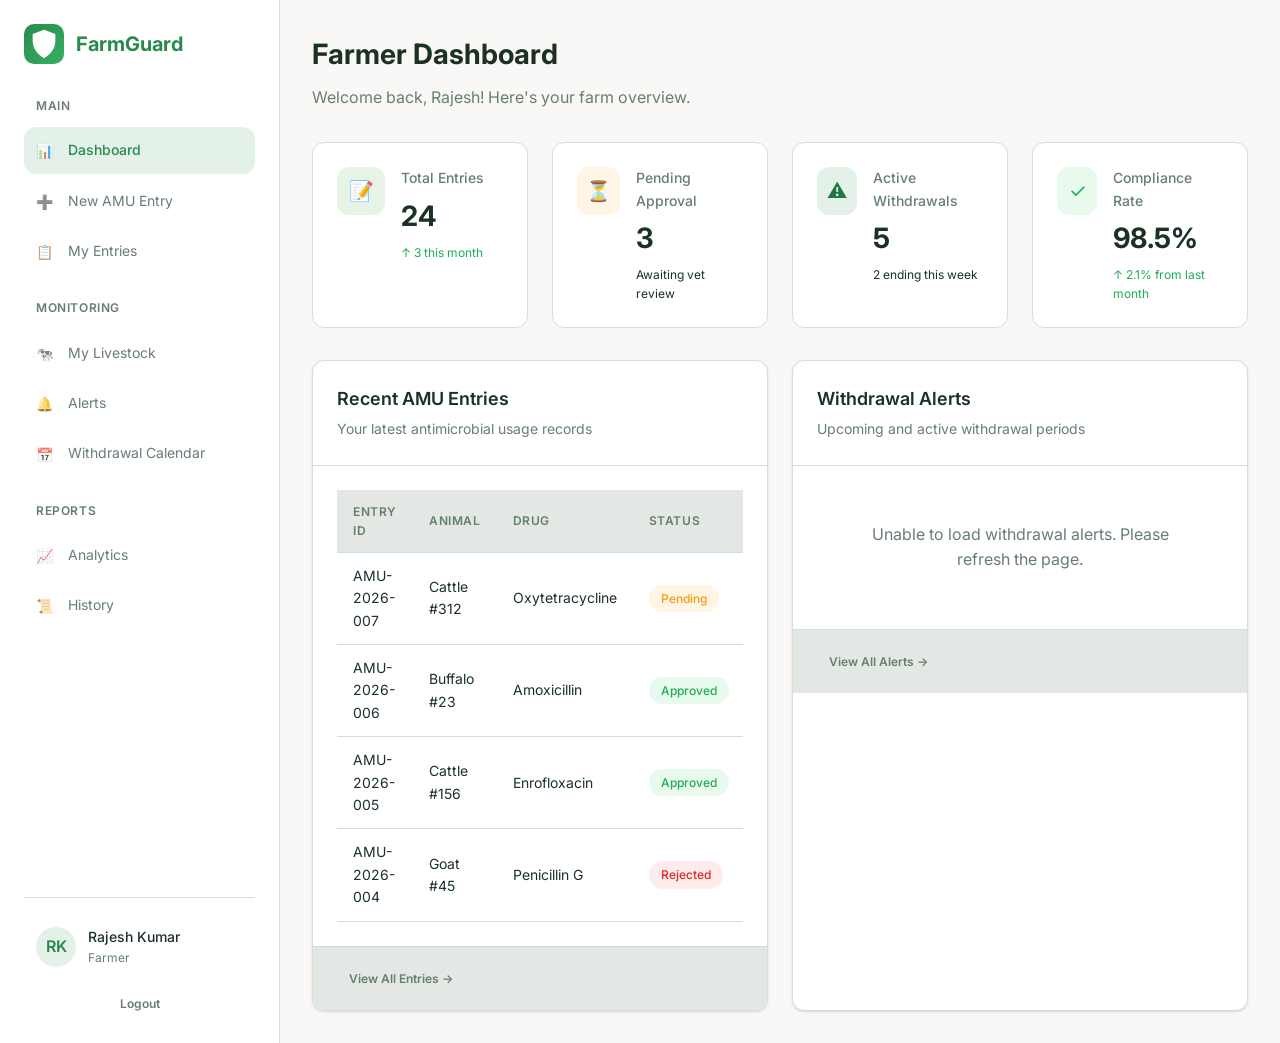
==== commit 686dc4cf: "Updated withdrawal period, vet alert and authority logic" ====
--- a/farmer-dashboard.html
+++ b/farmer-dashboard.html
@@ -257,6 +257,11 @@
             <input type="date" id="treatmentDate" required style="width: 100%; padding: 0.75rem; border: 1px solid #ddd; border-radius: 4px;">
           </div>
           
+          <div>
+            <label style="display: block; margin-bottom: 0.5rem; font-weight: 600;">Expected Selling Date</label>
+            <input type="date" id="expectedSellingDate" style="width: 100%; padding: 0.75rem; border: 1px solid #ddd; border-radius: 4px;">
+          </div>
+          
           <div id="withdrawalInfo" style="padding: 1rem; background: #e3f2fd; border-radius: 4px; display: none;">
             <strong>Withdrawal Period:</strong> <span id="withdrawalDays"></span> days<br>
             <strong>Withdrawal End Date:</strong> <span id="withdrawalEndDate"></span>
@@ -274,6 +279,89 @@
   // Store the submit button reference
   let submitButton = null;
 
+  function escapeHtml(text) {
+    if (text == null || text === '') return '';
+    const div = document.createElement('div');
+    div.textContent = text;
+    return div.innerHTML;
+  }
+
+  function parseLocalDate(iso) {
+    if (!iso) return null;
+    const part = String(iso).split('T')[0];
+    const parts = part.split('-').map(Number);
+    if (parts.length < 3 || !parts[0]) return null;
+    return new Date(parts[0], parts[1] - 1, parts[2]);
+  }
+
+  function updateWithdrawalAlerts(data) {
+    const alertsContainer = document.getElementById('withdrawalAlertsContainer');
+    if (!alertsContainer) return;
+
+    let activeEntries;
+    if (Array.isArray(data.withdrawal_alerts)) {
+      activeEntries = data.withdrawal_alerts.filter(e => e && e.withdrawal_end_date);
+    } else {
+      activeEntries = (data.entries || []).filter(e => {
+        if (e.status !== 'approved' || !e.withdrawal_end_date) return false;
+        const endDate = parseLocalDate(e.withdrawal_end_date);
+        const today = new Date();
+        today.setHours(0, 0, 0, 0);
+        return endDate && endDate >= today;
+      });
+      activeEntries.sort((a, b) =>
+        parseLocalDate(a.withdrawal_end_date) - parseLocalDate(b.withdrawal_end_date));
+    }
+
+    if (activeEntries.length > 0) {
+      alertsContainer.innerHTML = '';
+      activeEntries.slice(0, 5).forEach(entry => {
+        const endDate = parseLocalDate(entry.withdrawal_end_date);
+        const today = new Date();
+        today.setHours(0, 0, 0, 0);
+        const daysRemaining = Math.ceil((endDate - today) / (1000 * 60 * 60 * 24));
+
+        let priority = 'info';
+        let icon = 'ℹ️';
+        let titleSuffix = 'Active Withdrawal';
+
+        if (daysRemaining <= 0) {
+          priority = 'urgent';
+          icon = '🚨';
+          titleSuffix = 'Withdrawal Ended - Action Required!';
+        } else if (daysRemaining <= 2) {
+          priority = 'urgent';
+          icon = '⚠️';
+          titleSuffix = 'Withdrawal Ending Soon!';
+        } else if (daysRemaining <= 5) {
+          priority = 'warning';
+          icon = '🕐';
+          titleSuffix = 'Active Withdrawal';
+        }
+
+        const alertDiv = document.createElement('div');
+        alertDiv.className = 'alert-item';
+        const animal = escapeHtml(entry.animal_tag || '');
+        const drug = escapeHtml(entry.drug_name || '');
+        const eid = entry.entry_id ? escapeHtml(String(entry.entry_id)) : '';
+        alertDiv.innerHTML = `
+            <div class="alert-icon ${priority}">${icon}</div>
+            <div class="alert-content">
+              <h4>${animal} - ${titleSuffix}</h4>
+              <p>${drug} treatment - ${daysRemaining <= 0 ? 'Ended' : daysRemaining + ' day' + (daysRemaining !== 1 ? 's' : '') + ' remaining'}</p>
+              <div class="alert-meta">
+                <span>📅 Ends: ${endDate.toLocaleDateString()}</span>
+                ${eid ? `<span>•</span><span>Entry: ${eid}</span>` : ''}
+              </div>
+            </div>
+          `;
+        alertsContainer.appendChild(alertDiv);
+      });
+    } else {
+      alertsContainer.innerHTML = '<p style="text-align: center; padding: 2rem; color: var(--muted-foreground);">No active withdrawal periods. All clear! ✅</p>';
+    }
+  }
+
   // Fetch dashboard data on page load
   async function loadDashboardData() {
     try {
@@ -318,20 +406,30 @@
           const statusClass = entry.status === 'approved' ? 'badge-success' : 
                              entry.status === 'pending' ? 'badge-warning' : 'badge-danger';
           const statusText = entry.status.charAt(0).toUpperCase() + entry.status.slice(1);
+          const vetMsg = entry.vet_notes && String(entry.vet_notes).trim();
+          const vetNotesHtml = vetMsg
+            ? `<div style="font-size: 0.75rem; color: var(--muted-foreground); margin-top: 0.35rem; max-width: 18rem; white-space: pre-wrap;">${escapeHtml(vetMsg)}</div>`
+            : '';
           
           row.innerHTML = `
             <td>${entry.entry_id}</td>
             <td>${entry.animal_tag}</td>
             <td>${entry.drug_name}</td>
-            <td><span class="badge ${statusClass}">${statusText}</span></td>
+            <td><span class="badge ${statusClass}">${statusText}</span>${vetNotesHtml}</td>
           `;
           tbody.appendChild(row);
         });
       } else {
         tbody.innerHTML = '<tr><td colspan="4" style="text-align: center; padding: 2rem; color: var(--muted-foreground);">No entries found. Create your first AMU entry to get started.</td></tr>';
       }
+
+      updateWithdrawalAlerts(data);
     } catch (error) {
       console.error('Error loading dashboard:', error);
+      const wa = document.getElementById('withdrawalAlertsContainer');
+      if (wa) {
+        wa.innerHTML = '<p style="text-align: center; padding: 2rem; color: var(--muted-foreground);">Unable to load withdrawal alerts. Please refresh the page.</p>';
+      }
     }
   }
   
@@ -561,8 +659,9 @@
     const dosage = document.getElementById('dosage')?.value;
     const unit = document.getElementById('unit')?.value;
     const treatmentDate = document.getElementById('treatmentDate')?.value;
-    
-    console.log('Form values:', { animalId, drugId, dosage, unit, treatmentDate });
+    const expectedSellingDate = document.getElementById('expectedSellingDate')?.value;
+    
+    console.log('Form values:', { animalId, drugId, dosage, unit, treatmentDate, expectedSellingDate });
     
     // Basic validation
     if (!animalId || !drugId || !dosage || !unit || !treatmentDate) {
@@ -602,7 +701,8 @@
           drug_id: parseInt(drugId),
           dosage: parseFloat(dosage),
           unit: unit,
-          treatment_date: treatmentDate
+          treatment_date: treatmentDate,
+          expected_selling_date: expectedSellingDate || null
         })
       });
       
